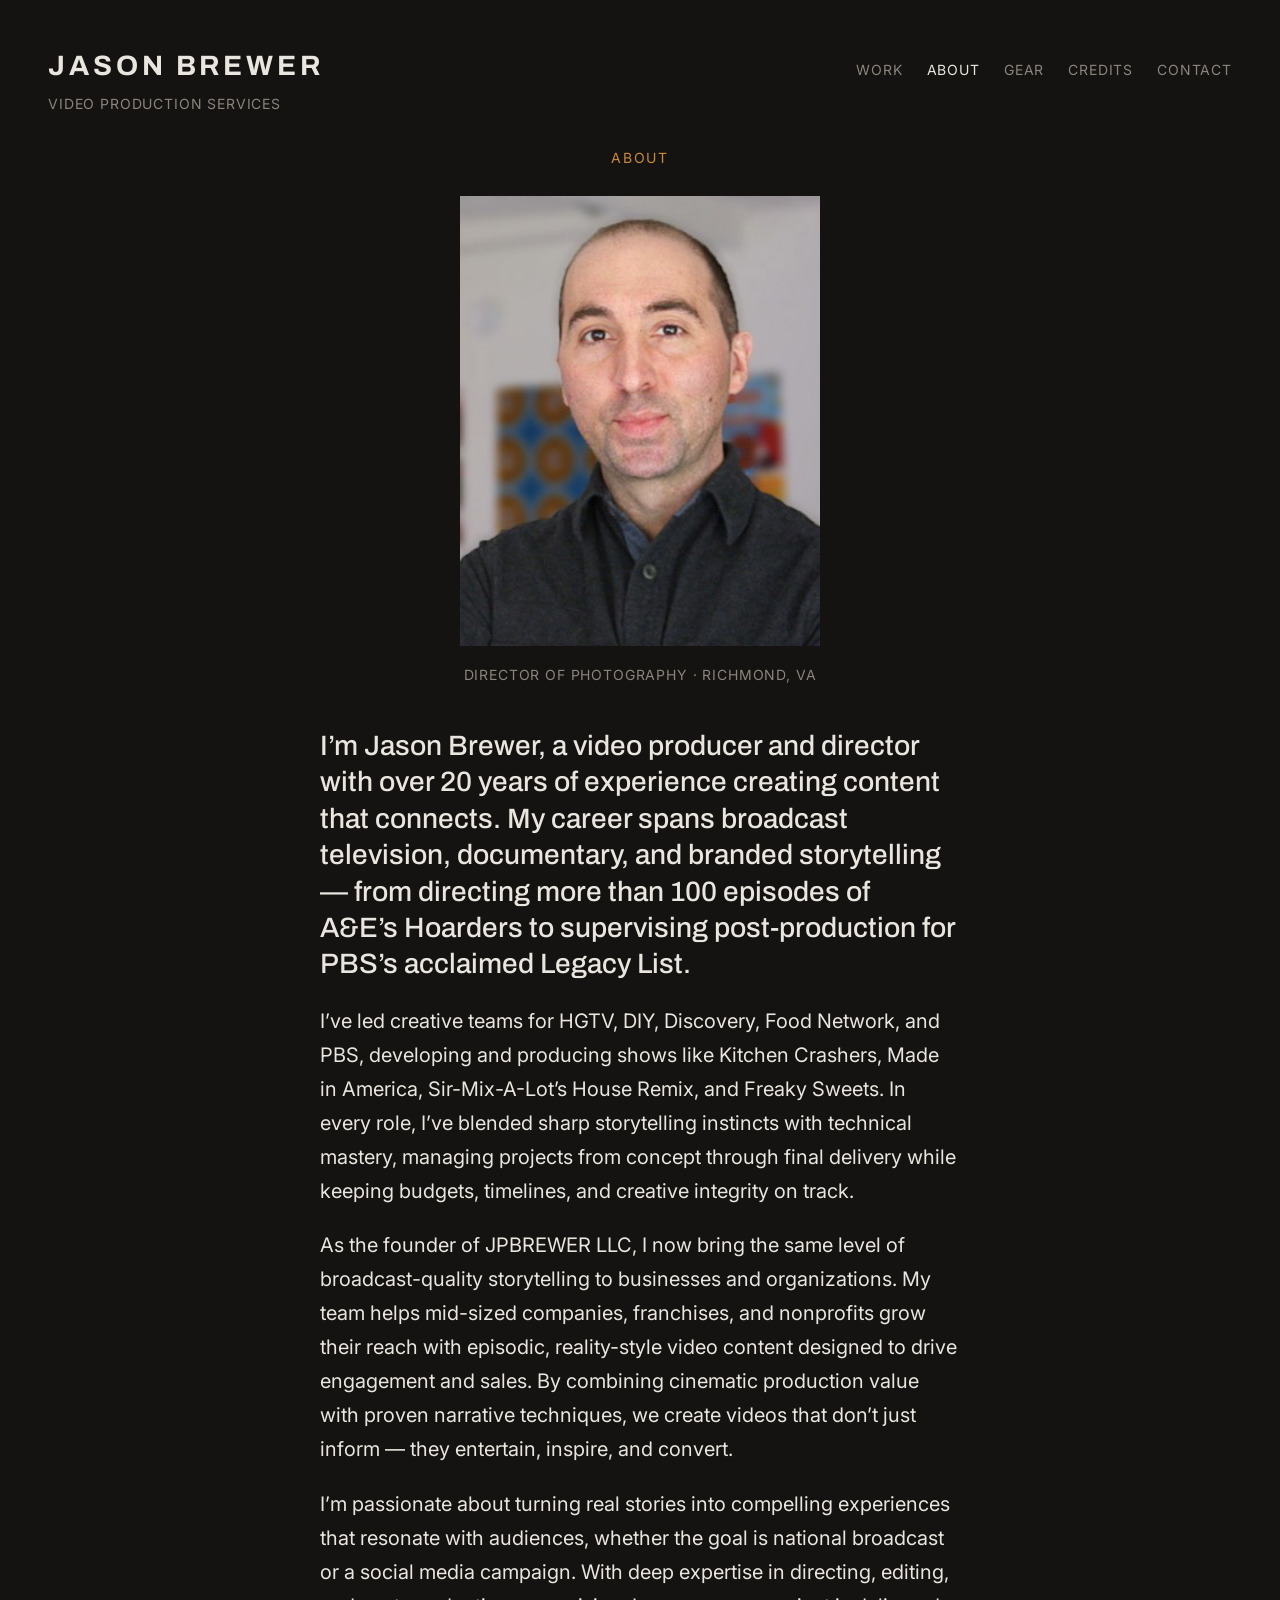
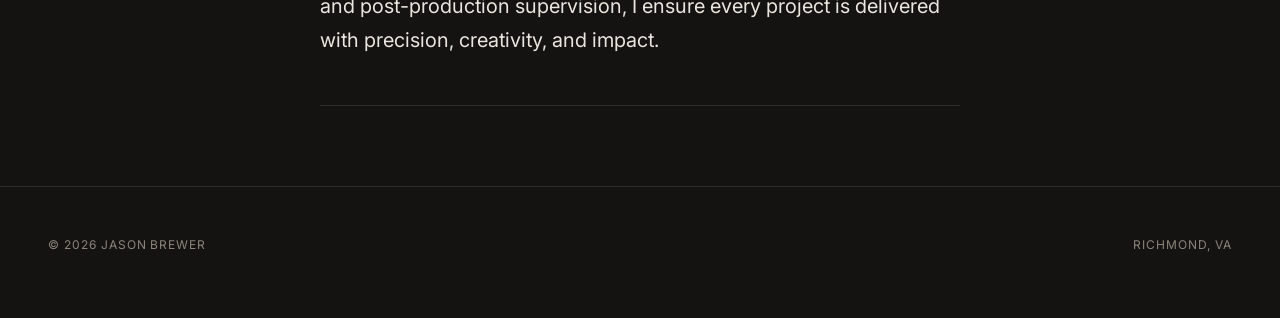
==== about.html @ 7d73beeb "Add about and gear pages, update styles, add images" ====
<!DOCTYPE html>
<html lang="en">
<head>
  <meta charset="UTF-8">
  <meta name="viewport" content="width=device-width, initial-scale=1">
  <title>Jason Brewer — About</title>
  <link rel="preconnect" href="https://fonts.googleapis.com">
  <link rel="preconnect" href="https://fonts.gstatic.com" crossorigin>
  <link href="https://fonts.googleapis.com/css2?family=Archivo:wght@500;600;700&family=Inter:wght@400;500&display=swap" rel="stylesheet">
  <link rel="stylesheet" href="css/styles.css">

  <!-- About-page layout only. Colors/fonts come from css/styles.css tokens. -->
  <style>
    .about        { max-width: 1100px; margin: 0 auto; padding: 0 var(--pad) 2rem; text-align: center; }
    .about__eyebrow {
      margin: 0 0 26px; color: var(--accent);
      font-size: var(--fs-sm); letter-spacing: var(--tracking-wide); text-transform: uppercase;
    }
    .about__portrait {
      position: relative; width: min(360px, 80vw); aspect-ratio: 4 / 5;
      margin: 0 auto; background: var(--surface);
    }
    .about__portrait img { position: relative; z-index: 1; width: 100%; height: 100%; object-fit: cover; }
    .about__portrait .hint {
      position: absolute; inset: 0; z-index: 0;
      display: flex; align-items: center; justify-content: center; text-align: center;
      padding: 20px; color: var(--text-dim); font-size: var(--fs-sm);
    }
    .about__cap {
      margin: 18px 0 0; color: var(--text-dim);
      font-size: var(--fs-sm); letter-spacing: 0.06em; text-transform: uppercase;
    }
    .about__bio   { max-width: 640px; margin: 42px auto 0; text-align: left; }
    .about__bio p { margin: 0 0 1.3rem; color: var(--text); font-size: var(--fs-lg); line-height: 1.7; }
    .about__bio p:first-of-type {
      font-family: var(--font-display); font-weight: 500;
      font-size: var(--fs-xl); line-height: 1.3;
    }
    .about__bio .accent { color: var(--accent); }
    .about__rule  { height: 1px; background: var(--line); border: 0; max-width: 640px; margin: 48px auto 0; }
    .masthead__nav a[aria-current="page"] { color: var(--text); }
  </style>
</head>
<body>
  <div class="site">
    <header class="masthead">
      <div>
        <a href="index.html"><h1 class="masthead__name">Jason Brewer</h1></a>
        <p class="masthead__role">Video Production Services</p>
      </div>
      <nav class="masthead__nav" aria-label="Primary">
        <a href="index.html">Work</a>
        <a href="about.html" aria-current="page">About</a>
        <a href="gear.html">Gear</a>
        <a href="credit-list.html">Credits</a>
        <a href="#">Contact</a>
      </nav>
    </header>

    <main class="about">
      <p class="about__eyebrow">About</p>

      <!-- Drop your photo at assets/about/portrait.jpg (portrait, ~4:5).
           Until it exists, the frame shows a note instead of a broken image. -->
      <div class="about__portrait">
        <span class="hint">Add your portrait at<br>assets/about/portrait.jpg</span>
        <img src="assets/about/portrait.jpeg" alt="Jason Brewer" onerror="this.style.display='none'">
      </div>
      <p class="about__cap">Director of Photography &middot; Richmond, VA</p>

      <!-- ===== Placeholder bio — replace this copy ===== -->
      <div class="about__bio">
          
          <p>I’m Jason Brewer, a video producer and director with over 20 years of experience creating content that connects. My career spans broadcast television, documentary, and branded storytelling — from directing more than 100 episodes of A&E’s Hoarders to supervising post-production for PBS’s acclaimed Legacy List. </p>

          <p> I’ve led creative teams for HGTV, DIY, Discovery, Food Network, and PBS, developing and producing shows like Kitchen Crashers, Made in America, Sir-Mix-A-Lot’s House Remix, and Freaky Sweets. In every role, I’ve blended sharp storytelling instincts with technical mastery, managing projects from concept through final delivery while keeping budgets, timelines, and creative integrity on track.</p>

          <p>As the founder of JPBREWER LLC, I now bring the same level of broadcast-quality storytelling to businesses and organizations. My team helps mid-sized companies, franchises, and nonprofits grow their reach with episodic, reality-style video content designed to drive engagement and sales. By combining cinematic production value with proven narrative techniques, we create videos that don’t just inform — they entertain, inspire, and convert.</p>
         
          <p>I’m passionate about turning real stories into compelling experiences that resonate with audiences, whether the goal is national broadcast or a social media campaign. With deep expertise in directing, editing, and post-production supervision, I ensure every project is delivered with precision, creativity, and impact.</p>
      </div>

      <hr class="about__rule">
    </main>

    <footer class="site-foot">
      <span>&copy; <span id="year"></span> Jason Brewer</span>
      <span>Richmond, VA</span>
    </footer>
  </div>

  <script>
    var y = document.getElementById("year");
    if (y) y.textContent = new Date().getFullYear();
  </script>
</body>
</html>
---- css/styles.css ----
/* ============================================================
   DESIGN TOKENS  —  change the look of the whole site here
   ------------------------------------------------------------
   Every color, size, and font below is referenced by the rest
   of the stylesheet. Edit these values and the entire site
   re-skins. You should rarely need to scroll past this block.
============================================================ */

:root {
  /* -- Color -------------------------------------------- */
  --bg:          #141311;   /* page background (warm near-black) */
  --surface:     #1b1a18;   /* cards / raised areas             */
  --line:        #2e2c28;   /* hairline borders                 */
  --text:        #e9e6df;   /* primary text (warm off-white)    */
  --text-dim:    #8a857c;   /* secondary text / captions        */
  --accent:      #c98a3c;   /* tungsten amber — used sparingly  */
  --accent-soft: rgba(201,138,60,0.14);
  --overlay:     rgba(10,9,8,0.45);  /* darkening over thumbnails */

  /* -- Type --------------------------------------------- */
  --font-display: "Archivo", system-ui, "Segoe UI", sans-serif;
  --font-body:    "Inter", system-ui, "Segoe UI", sans-serif;

  --fs-xs:   0.75rem;
  --fs-sm:   0.875rem;
  --fs-base: 1rem;
  --fs-lg:   1.25rem;
  --fs-xl:   1.75rem;
  --fs-2xl:  clamp(2rem, 5vw, 3.25rem);   /* page titles scale with viewport */

  --tracking-wide: 0.14em;   /* letter-spacing for uppercase labels */

  /* -- Layout ------------------------------------------- */
  --thumb-min: 300px;   /* smallest thumbnail width — lower = more columns */
  --gap:       15px;     /* space between thumbnails (Adobe-style tight grid) */
  --maxw:      1600px;  /* max content width */
  --pad:       clamp(1rem, 4vw, 3rem);  /* page side padding */

  /* -- Detail -------------------------------------------- */
  --radius: 0;          /* corner rounding (0 = sharp, filmic) */
  --speed:  0.35s;      /* base transition speed */
  --ease:   cubic-bezier(0.2, 0.6, 0.2, 1);
}

/* ============================================================
   BASE
============================================================ */

*, *::before, *::after { box-sizing: border-box; }

html { -webkit-text-size-adjust: 100%; }

body {
  margin: 0;
  background: var(--bg);
  color: var(--text);
  font-family: var(--font-body);
  font-size: var(--fs-base);
  line-height: 1.6;
  -webkit-font-smoothing: antialiased;
}

img, video { display: block; max-width: 100%; }

a { color: inherit; text-decoration: none; }

:focus-visible {
  outline: 2px solid var(--accent);
  outline-offset: 3px;
}

/* ============================================================
   PAGE FRAME  (header / footer)
============================================================ */

.site {
  max-width: var(--maxw);
  margin: 0 auto;
}

.masthead {
  display: flex;
  align-items: baseline;
  justify-content: space-between;
  gap: 1rem;
  padding: clamp(1.5rem, 4vw, 2.75rem) var(--pad) clamp(1.25rem, 3vw, 2rem);
  flex-wrap: wrap;
}

.masthead__name {
  font-family: var(--font-display);
  font-weight: 700;
  font-size: var(--fs-xl);
  letter-spacing: var(--tracking-wide);
  text-transform: uppercase;
  margin: 0;
}

.masthead__role {
  margin: 0.25rem 0 0;
  color: var(--text-dim);
  font-size: var(--fs-sm);
  letter-spacing: 0.06em;
  text-transform: uppercase;
}

.masthead__nav {
  display: flex;
  gap: 1.5rem;
  font-size: var(--fs-sm);
  letter-spacing: 0.06em;
  text-transform: uppercase;
  color: var(--text-dim);
}

.masthead__nav a { transition: color var(--speed) var(--ease); }
.masthead__nav a:hover { color: var(--text); }

.site-foot {
  padding: 3rem var(--pad) 4rem;
  color: var(--text-dim);
  font-size: var(--fs-xs);
  letter-spacing: 0.08em;
  text-transform: uppercase;
  border-top: 1px solid var(--line);
  margin-top: 3rem;
  display: flex;
  justify-content: space-between;
  gap: 1rem;
  flex-wrap: wrap;
}

/* ============================================================
   GALLERY GRID
============================================================ */

.gallery {
  display: grid;
  grid-template-columns: repeat(auto-fill, minmax(var(--thumb-min), 1fr));
  gap: var(--gap);
  padding: 0 var(--pad);
}

.empty {
  padding: 4rem var(--pad);
  color: var(--text-dim);
}

/* ---- one thumbnail ---- */
.tile {
  position: relative;
  display: block;
  overflow: hidden;
  background: var(--surface);
}

.tile__frame {
  aspect-ratio: 4 / 3;   /* thumbnail shape — try 16/9 for cinematic */
  overflow: hidden;
}

.tile__img {
  width: 100%;
  height: 100%;
  object-fit: cover;
  transition: transform 0.6s var(--ease), filter var(--speed) var(--ease);
}

/* darkening + centered caption sit on top of the image */
.tile__label {
  position: absolute;
  inset: 0;
  display: flex;
  flex-direction: column;
  align-items: center;
  justify-content: center;
  gap: 0.4rem;
  text-align: center;
  padding: 1rem;
  background: var(--overlay);
  transition: background var(--speed) var(--ease);
}

.tile__title {
  font-family: var(--font-display);
  font-weight: 600;
  font-size: var(--fs-lg);
  line-height: 1.15;
  letter-spacing: var(--tracking-wide);
  text-transform: uppercase;
  color: #fff;
  text-shadow: 0 1px 12px rgba(0,0,0,0.5);
  max-width: 14ch;
}

.tile__lock {
  font-size: var(--fs-xs);
  letter-spacing: 0.12em;
  text-transform: uppercase;
  color: var(--accent);
}

.tile__sub {
  font-size: var(--fs-xs);
  letter-spacing: 0.1em;
  text-transform: uppercase;
  color: rgba(255,255,255,0.82);
}

/* section heading used on collection pages */
.section-head {
  padding: 0.5rem var(--pad) 2rem;
}
.section__title {
  font-family: var(--font-display);
  font-weight: 700;
  font-size: var(--fs-2xl);
  line-height: 1.05;
  letter-spacing: 0.02em;
  text-transform: uppercase;
  margin: 0.5rem 0 0;
}
.section__intro {
  max-width: 60ch;
  color: var(--text-dim);
  font-size: var(--fs-lg);
  margin: 1rem 0 0;
}

/* ---- signature: viewfinder crop-marks appear on hover ---- */
.tile::before,
.tile::after {
  content: "";
  position: absolute;
  width: 22px;
  height: 22px;
  border: 2px solid var(--accent);
  opacity: 0;
  transition: opacity var(--speed) var(--ease);
  pointer-events: none;
  z-index: 2;
}
.tile::before { top: 14px;    left: 14px;  border-right: 0; border-bottom: 0; }
.tile::after  { bottom: 14px; right: 14px; border-left: 0;  border-top: 0; }

.tile:hover::before,
.tile:hover::after,
.tile:focus-visible::before,
.tile:focus-visible::after { opacity: 1; }

.tile:hover .tile__img,
.tile:focus-visible .tile__img { transform: scale(1.05); }

.tile:hover .tile__label,
.tile:focus-visible .tile__label { background: rgba(10,9,8,0.28); }

/* ============================================================
   PROJECT DETAIL PAGE
============================================================ */

.detail {
  max-width: 1100px;
  margin: 0 auto;
  padding: 0 var(--pad) 4rem;
}

.backlink {
  display: inline-block;
  margin: 0 0 2.5rem;
  color: var(--text-dim);
  font-size: var(--fs-sm);
  letter-spacing: 0.08em;
  text-transform: uppercase;
  transition: color var(--speed) var(--ease);
}
.backlink:hover { color: var(--accent); }

.detail__head { margin-bottom: 2.5rem; }

.detail__eyebrow {
  margin: 0 0 0.75rem;
  color: var(--accent);
  font-size: var(--fs-sm);
  letter-spacing: var(--tracking-wide);
  text-transform: uppercase;
}

.detail__title {
  font-family: var(--font-display);
  font-weight: 700;
  font-size: var(--fs-2xl);
  line-height: 1.05;
  letter-spacing: 0.02em;
  text-transform: uppercase;
  margin: 0;
}

/* ---- video ---- */
.media { margin: 0 0 2.5rem; }

.media__frame {
  position: relative;
  aspect-ratio: 16 / 9;
  background: #000;
  border: 1px solid var(--line);
}
.media__frame iframe {
  position: absolute;
  inset: 0;
  width: 100%;
  height: 100%;
  border: 0;
}
.media__native {
  width: 100%;
  background: #000;
  border: 1px solid var(--line);
}

/* ---- body copy ---- */
.detail__body {
  max-width: 68ch;
  color: var(--text);
  font-size: var(--fs-lg);
  margin-bottom: 3rem;
}
.detail__body p { margin: 0 0 1.25rem; }

/* ---- still-image gallery ---- */
.shots {
  display: grid;
  grid-template-columns: repeat(auto-fill, minmax(240px, 1fr));
  gap: var(--gap);
  padding-bottom: 20px;
}
.shots__img {
  width: 100%;
  aspect-ratio: 4 / 3;
  object-fit: cover;
  background: var(--surface);
}

/* ============================================================
   RESPONSIVE + MOTION
============================================================ */

@media (max-width: 600px) {
  :root { --thumb-min: 100%; }        /* one thumbnail per row on phones */
  .masthead { flex-direction: column; align-items: flex-start; }
}

@media (prefers-reduced-motion: reduce) {
  * { transition: none !important; }
  .tile:hover .tile__img { transform: none; }
}
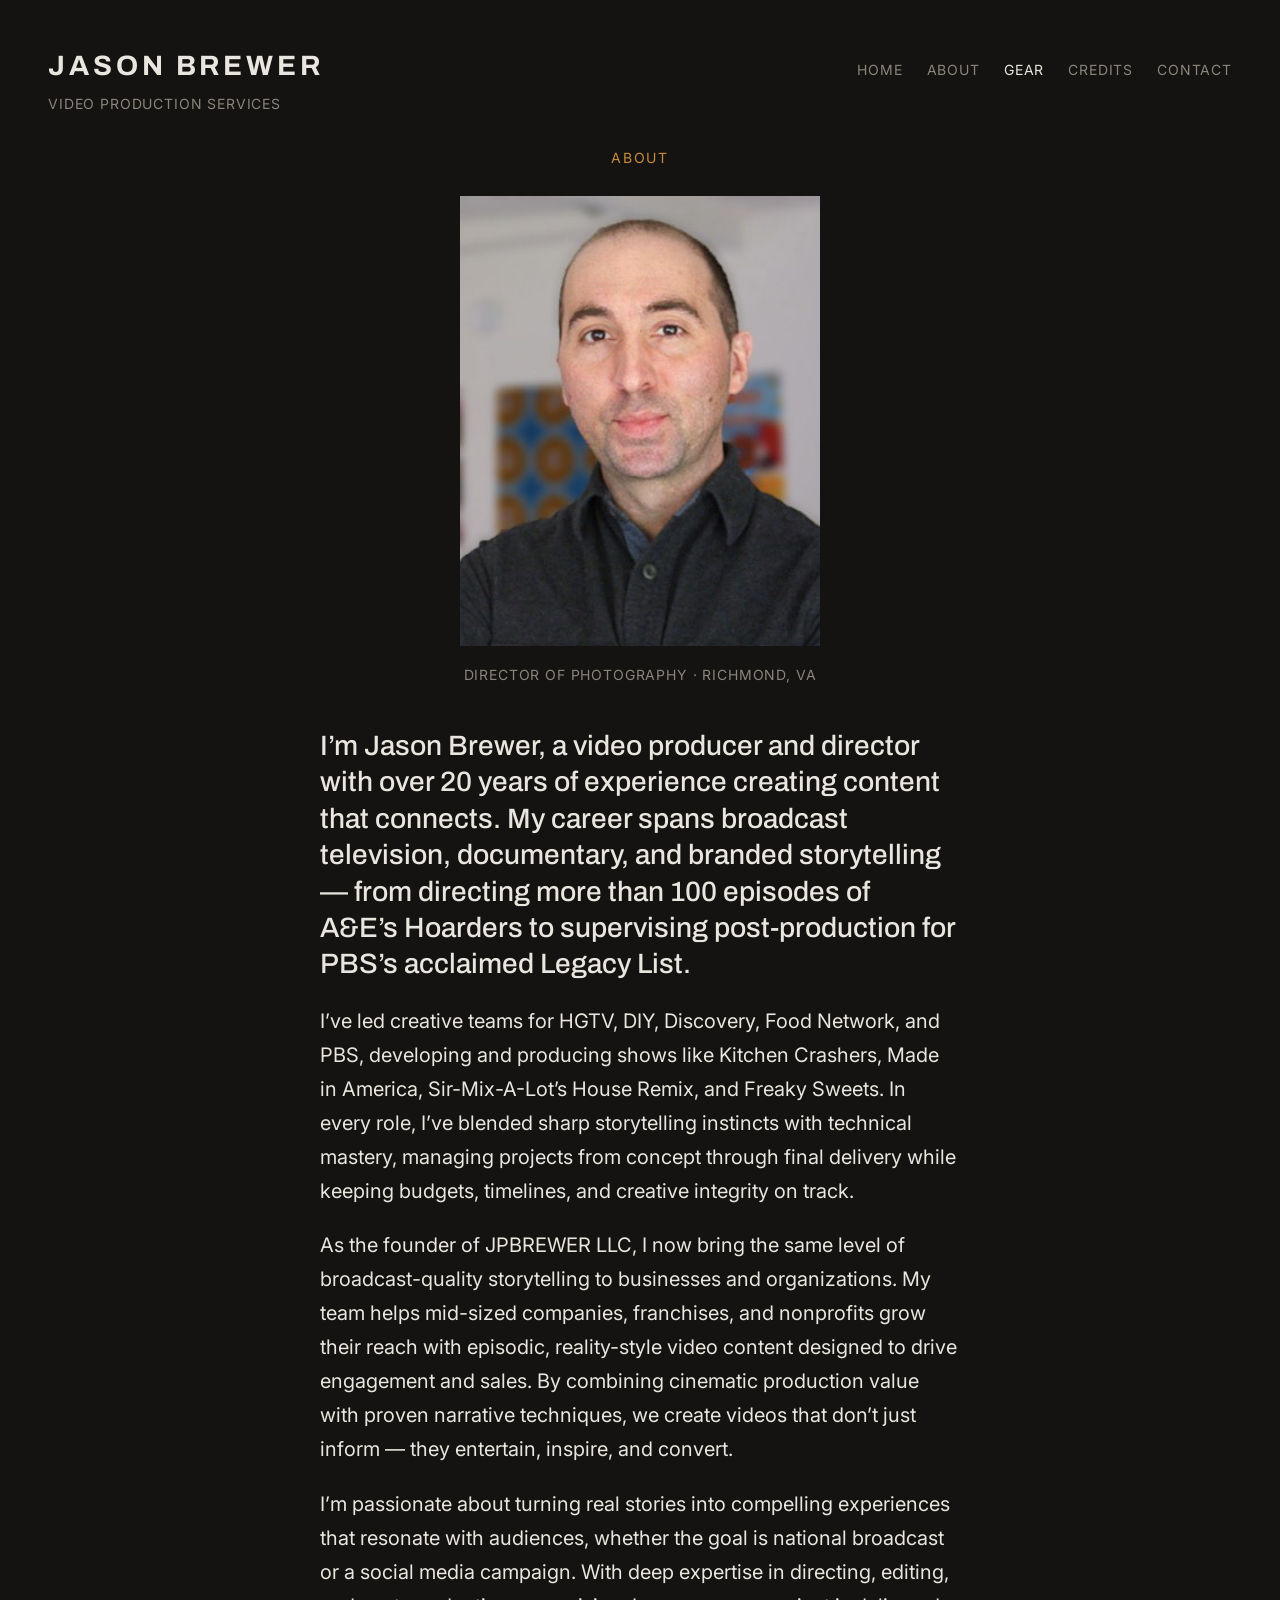
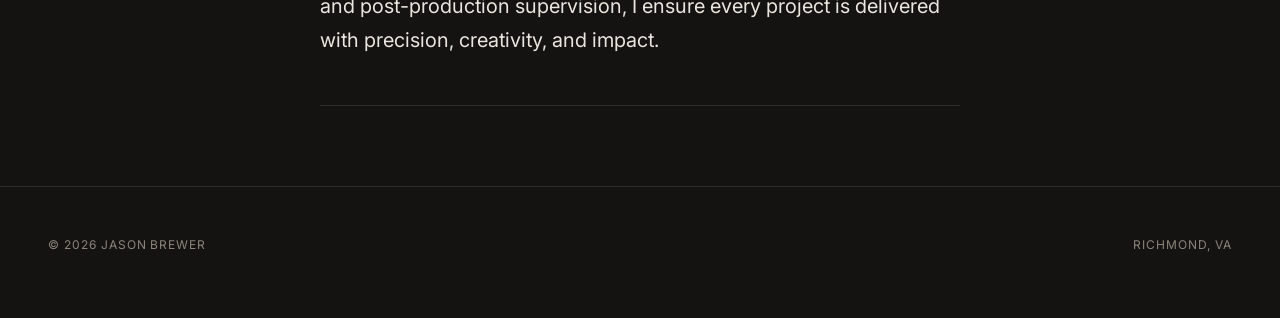
==== commit 34c99b7a: "Added contact phone form Added contact form" ====
--- a/about.html
+++ b/about.html
@@ -49,11 +49,11 @@
         <p class="masthead__role">Video Production Services</p>
       </div>
       <nav class="masthead__nav" aria-label="Primary">
-        <a href="index.html">Work</a>
-        <a href="about.html" aria-current="page">About</a>
-        <a href="gear.html">Gear</a>
+        <a href="index.html">Home</a>
+        <a href="about.html">About</a>
+        <a href="gear.html" aria-current="page">Gear</a>
         <a href="credit-list.html">Credits</a>
-        <a href="#">Contact</a>
+        <a href="#book" class="js-book">Contact</a>
       </nav>
     </header>
 
@@ -93,5 +93,59 @@
     var y = document.getElementById("year");
     if (y) y.textContent = new Date().getFullYear();
   </script>
+
+    <!-- ── Booking modal (Google Calendar) ───────────────────── -->
+  <div class="book-overlay" id="bookOverlay" role="dialog" aria-modal="true" aria-label="Book a time">
+    <div class="book-modal">
+      <div class="book-head">
+        <h3>Book a time</h3>
+        <button class="book-close" id="bookClose" aria-label="Close">&times;</button>
+      </div>
+      <div class="book-body">
+        <iframe id="bookFrame" title="Booking" loading="lazy" allowfullscreen></iframe>
+      </div>
+    </div>
+  </div>
+
+  <style>
+    .book-overlay{position:fixed; inset:0; z-index:100; background:rgba(0,0,0,.7);
+      display:none; align-items:center; justify-content:center; padding:20px;}
+    .book-overlay.open{display:flex;}
+    .book-modal{background:#fff; border:1px solid #2e2c28; border-radius:16px;
+      width:100%; max-width:820px; max-height:88vh; overflow:hidden; display:flex; flex-direction:column;}
+    .book-head{display:flex; align-items:center; justify-content:space-between;
+      padding:16px 20px; background:#141311; border-bottom:1px solid #2e2c28;}
+    .book-head h3{font-family:'Archivo',sans-serif; font-weight:600; font-size:20px; margin:0; color:#e9e6df;}
+    .book-close{background:none; border:0; color:#c98a3c; font-size:26px; line-height:1; cursor:pointer; padding:0 4px;}
+    .book-close:hover{color:#e9e6df;}
+    .book-body{position:relative; height:78vh;}
+    .book-body iframe{width:100%; height:100%; border:0; display:block;}
+  </style>
+
+  <script>
+  (function(){
+    var CAL_IFRAME = "https://calendar.google.com/calendar/appointments/schedules/AcZssZ0qjWiIAEzrOzFrJyPog1yhmflvRvygPZNrkt3rDzJJODqFgFjuJjFt0MbrnmrnKViamDnOXc_w?gv=true";
+    var CAL_LINK   = "https://calendar.app.google/YcjTkyQbm9hJv12t8";
+
+    var overlay = document.getElementById('bookOverlay');
+    var frame   = document.getElementById('bookFrame');
+    var loaded  = false;
+    function isMobile(){ return window.matchMedia('(max-width:767px)').matches; }
+    function openBook(){
+      if (isMobile()){ window.open(CAL_LINK, '_blank', 'noopener'); return; }
+      if (!loaded){ frame.src = CAL_IFRAME; loaded = true; }
+      overlay.classList.add('open');
+      document.body.style.overflow = 'hidden';
+    }
+    function closeBook(){ overlay.classList.remove('open'); document.body.style.overflow = ''; }
+    document.addEventListener('click', function(e){
+      var b = e.target.closest('.js-book');
+      if (b){ e.preventDefault(); openBook(); }
+    });
+    document.getElementById('bookClose').addEventListener('click', closeBook);
+    overlay.addEventListener('click', function(e){ if (e.target === overlay) closeBook(); });
+    document.addEventListener('keydown', function(e){ if (e.key === 'Escape') closeBook(); });
+  })();
+  </script>
 </body>
 </html>
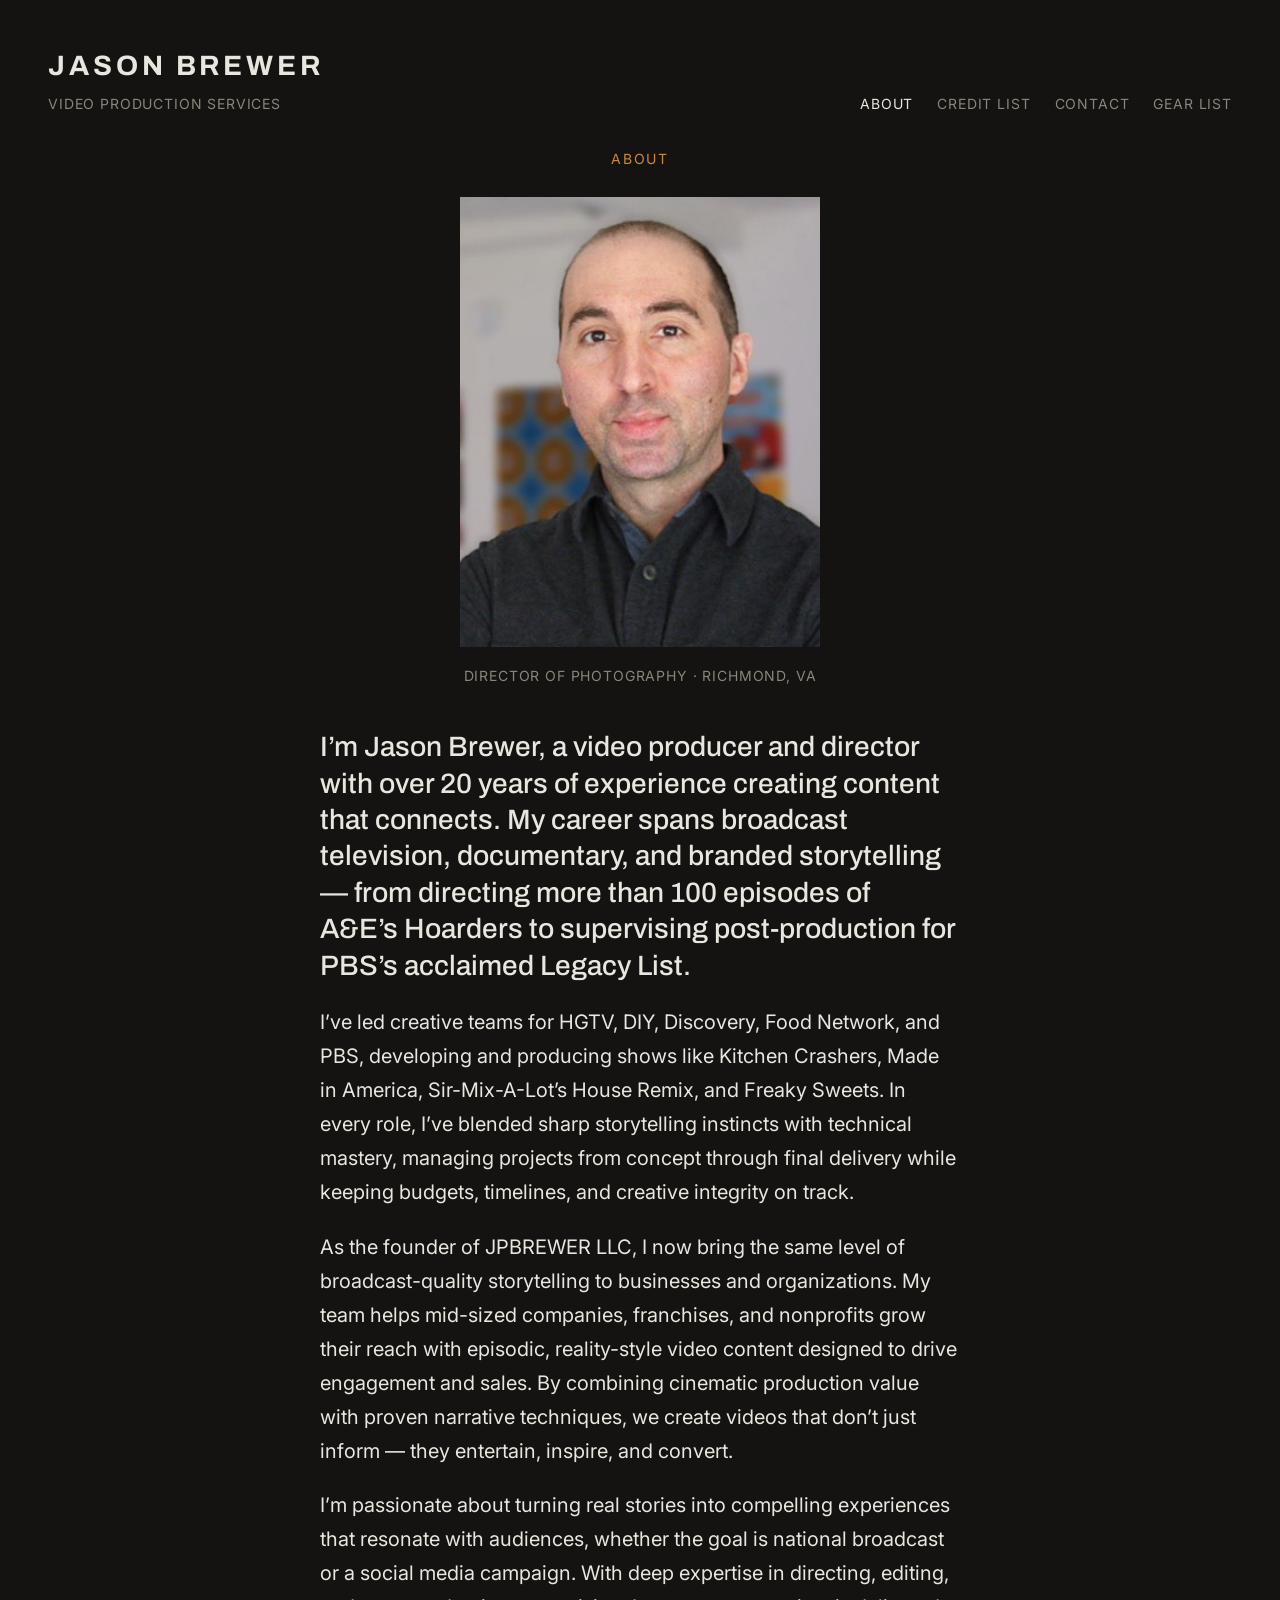
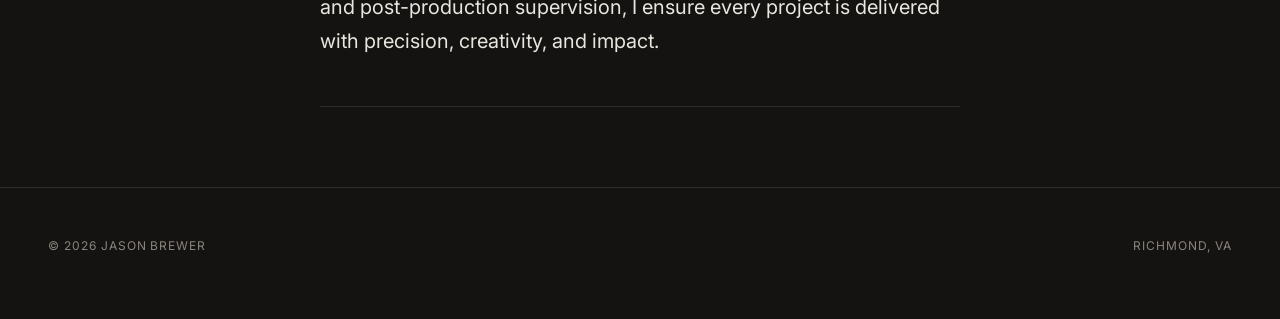
==== commit 6306742c: "Switched About Nav to JS" ====
--- a/about.html
+++ b/about.html
@@ -40,22 +40,12 @@
     .about__rule  { height: 1px; background: var(--line); border: 0; max-width: 640px; margin: 48px auto 0; }
     .masthead__nav a[aria-current="page"] { color: var(--text); }
   </style>
+
+   <script src="js/nav.js"></script>
 </head>
 <body>
   <div class="site">
-    <header class="masthead">
-      <div>
-        <a href="index.html"><h1 class="masthead__name">Jason Brewer</h1></a>
-        <p class="masthead__role">Video Production Services</p>
-      </div>
-      <nav class="masthead__nav" aria-label="Primary">
-        <a href="index.html">Home</a>
-        <a href="about.html">About</a>
-        <a href="gear.html" aria-current="page">Gear</a>
-        <a href="credit-list.html">Credits</a>
-        <a href="#book" class="js-book">Contact</a>
-      </nav>
-    </header>
+    
 
     <main class="about">
       <p class="about__eyebrow">About</p>
@@ -94,58 +84,7 @@
     if (y) y.textContent = new Date().getFullYear();
   </script>
 
-    <!-- ── Booking modal (Google Calendar) ───────────────────── -->
-  <div class="book-overlay" id="bookOverlay" role="dialog" aria-modal="true" aria-label="Book a time">
-    <div class="book-modal">
-      <div class="book-head">
-        <h3>Book a time</h3>
-        <button class="book-close" id="bookClose" aria-label="Close">&times;</button>
-      </div>
-      <div class="book-body">
-        <iframe id="bookFrame" title="Booking" loading="lazy" allowfullscreen></iframe>
-      </div>
-    </div>
-  </div>
-
-  <style>
-    .book-overlay{position:fixed; inset:0; z-index:100; background:rgba(0,0,0,.7);
-      display:none; align-items:center; justify-content:center; padding:20px;}
-    .book-overlay.open{display:flex;}
-    .book-modal{background:#fff; border:1px solid #2e2c28; border-radius:16px;
-      width:100%; max-width:820px; max-height:88vh; overflow:hidden; display:flex; flex-direction:column;}
-    .book-head{display:flex; align-items:center; justify-content:space-between;
-      padding:16px 20px; background:#141311; border-bottom:1px solid #2e2c28;}
-    .book-head h3{font-family:'Archivo',sans-serif; font-weight:600; font-size:20px; margin:0; color:#e9e6df;}
-    .book-close{background:none; border:0; color:#c98a3c; font-size:26px; line-height:1; cursor:pointer; padding:0 4px;}
-    .book-close:hover{color:#e9e6df;}
-    .book-body{position:relative; height:78vh;}
-    .book-body iframe{width:100%; height:100%; border:0; display:block;}
-  </style>
-
-  <script>
-  (function(){
-    var CAL_IFRAME = "https://calendar.google.com/calendar/appointments/schedules/AcZssZ0qjWiIAEzrOzFrJyPog1yhmflvRvygPZNrkt3rDzJJODqFgFjuJjFt0MbrnmrnKViamDnOXc_w?gv=true";
-    var CAL_LINK   = "https://calendar.app.google/YcjTkyQbm9hJv12t8";
-
-    var overlay = document.getElementById('bookOverlay');
-    var frame   = document.getElementById('bookFrame');
-    var loaded  = false;
-    function isMobile(){ return window.matchMedia('(max-width:767px)').matches; }
-    function openBook(){
-      if (isMobile()){ window.open(CAL_LINK, '_blank', 'noopener'); return; }
-      if (!loaded){ frame.src = CAL_IFRAME; loaded = true; }
-      overlay.classList.add('open');
-      document.body.style.overflow = 'hidden';
-    }
-    function closeBook(){ overlay.classList.remove('open'); document.body.style.overflow = ''; }
-    document.addEventListener('click', function(e){
-      var b = e.target.closest('.js-book');
-      if (b){ e.preventDefault(); openBook(); }
-    });
-    document.getElementById('bookClose').addEventListener('click', closeBook);
-    overlay.addEventListener('click', function(e){ if (e.target === overlay) closeBook(); });
-    document.addEventListener('keydown', function(e){ if (e.key === 'Escape') closeBook(); });
-  })();
+ 
   </script>
 </body>
 </html>
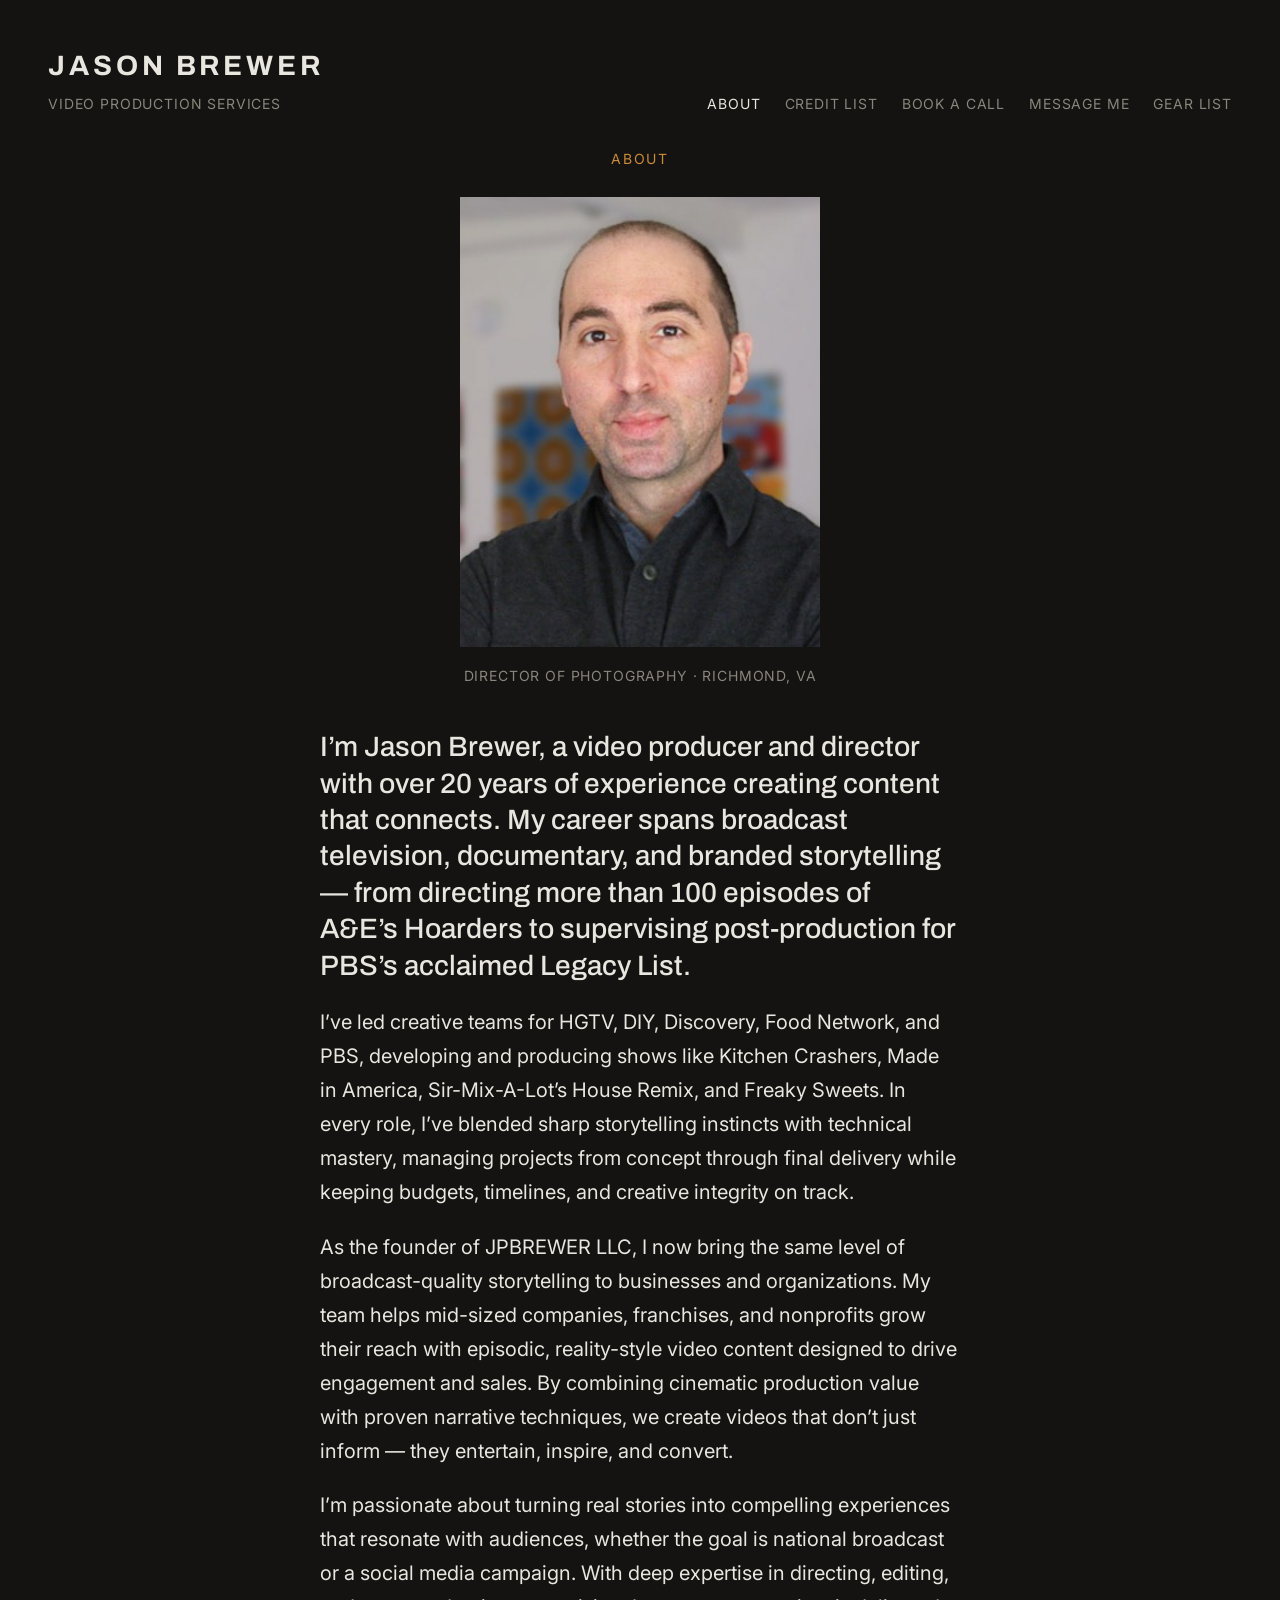
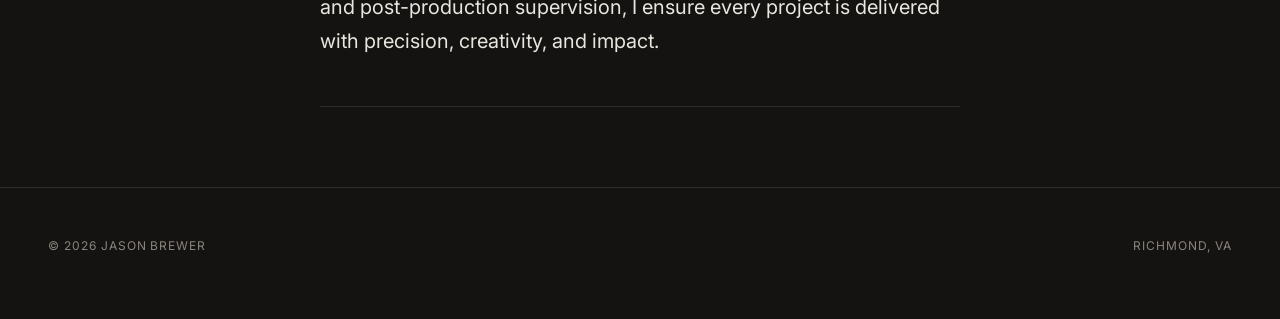
==== commit 984fc044: "Fixed message me and call me booking forms nav JS" ====
--- a/about.html
+++ b/about.html
@@ -8,6 +8,7 @@
   <link rel="preconnect" href="https://fonts.gstatic.com" crossorigin>
   <link href="https://fonts.googleapis.com/css2?family=Archivo:wght@500;600;700&family=Inter:wght@400;500&display=swap" rel="stylesheet">
   <link rel="stylesheet" href="css/styles.css">
+  
 
   <!-- About-page layout only. Colors/fonts come from css/styles.css tokens. -->
   <style>
